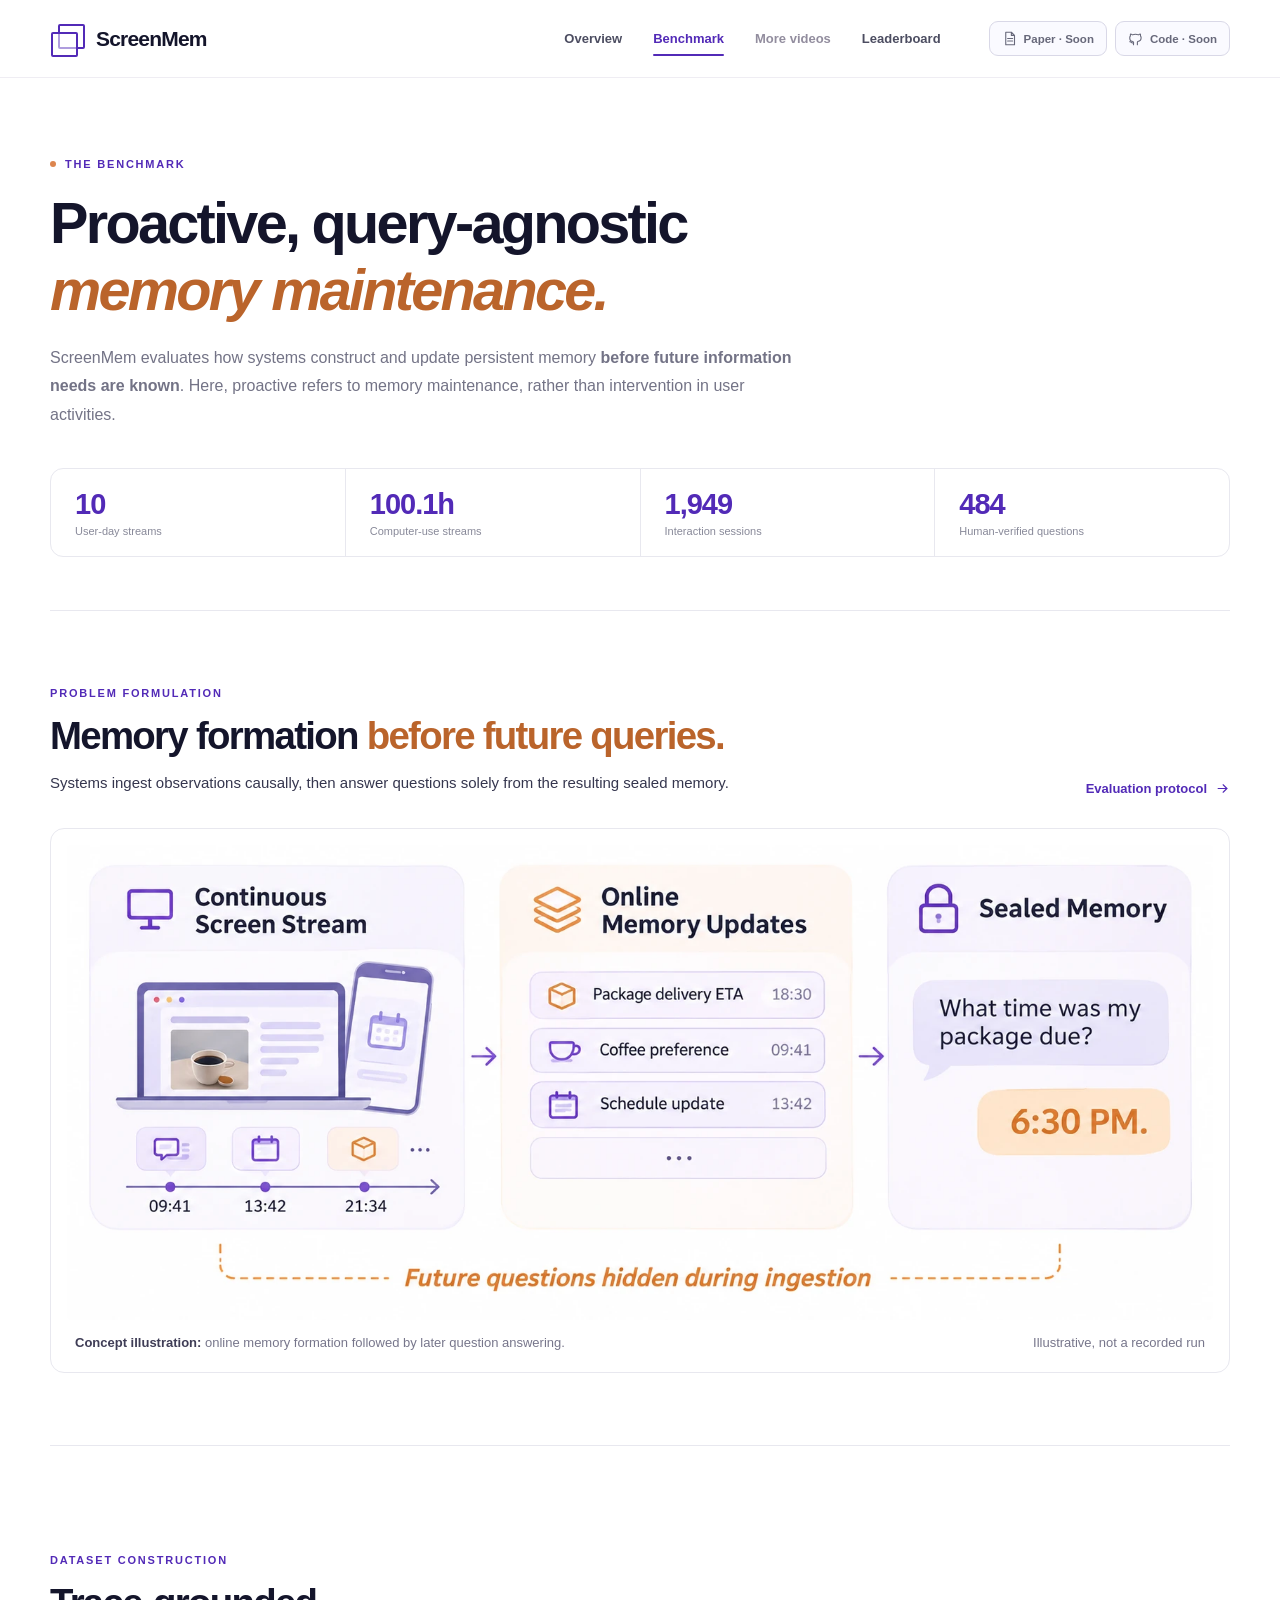
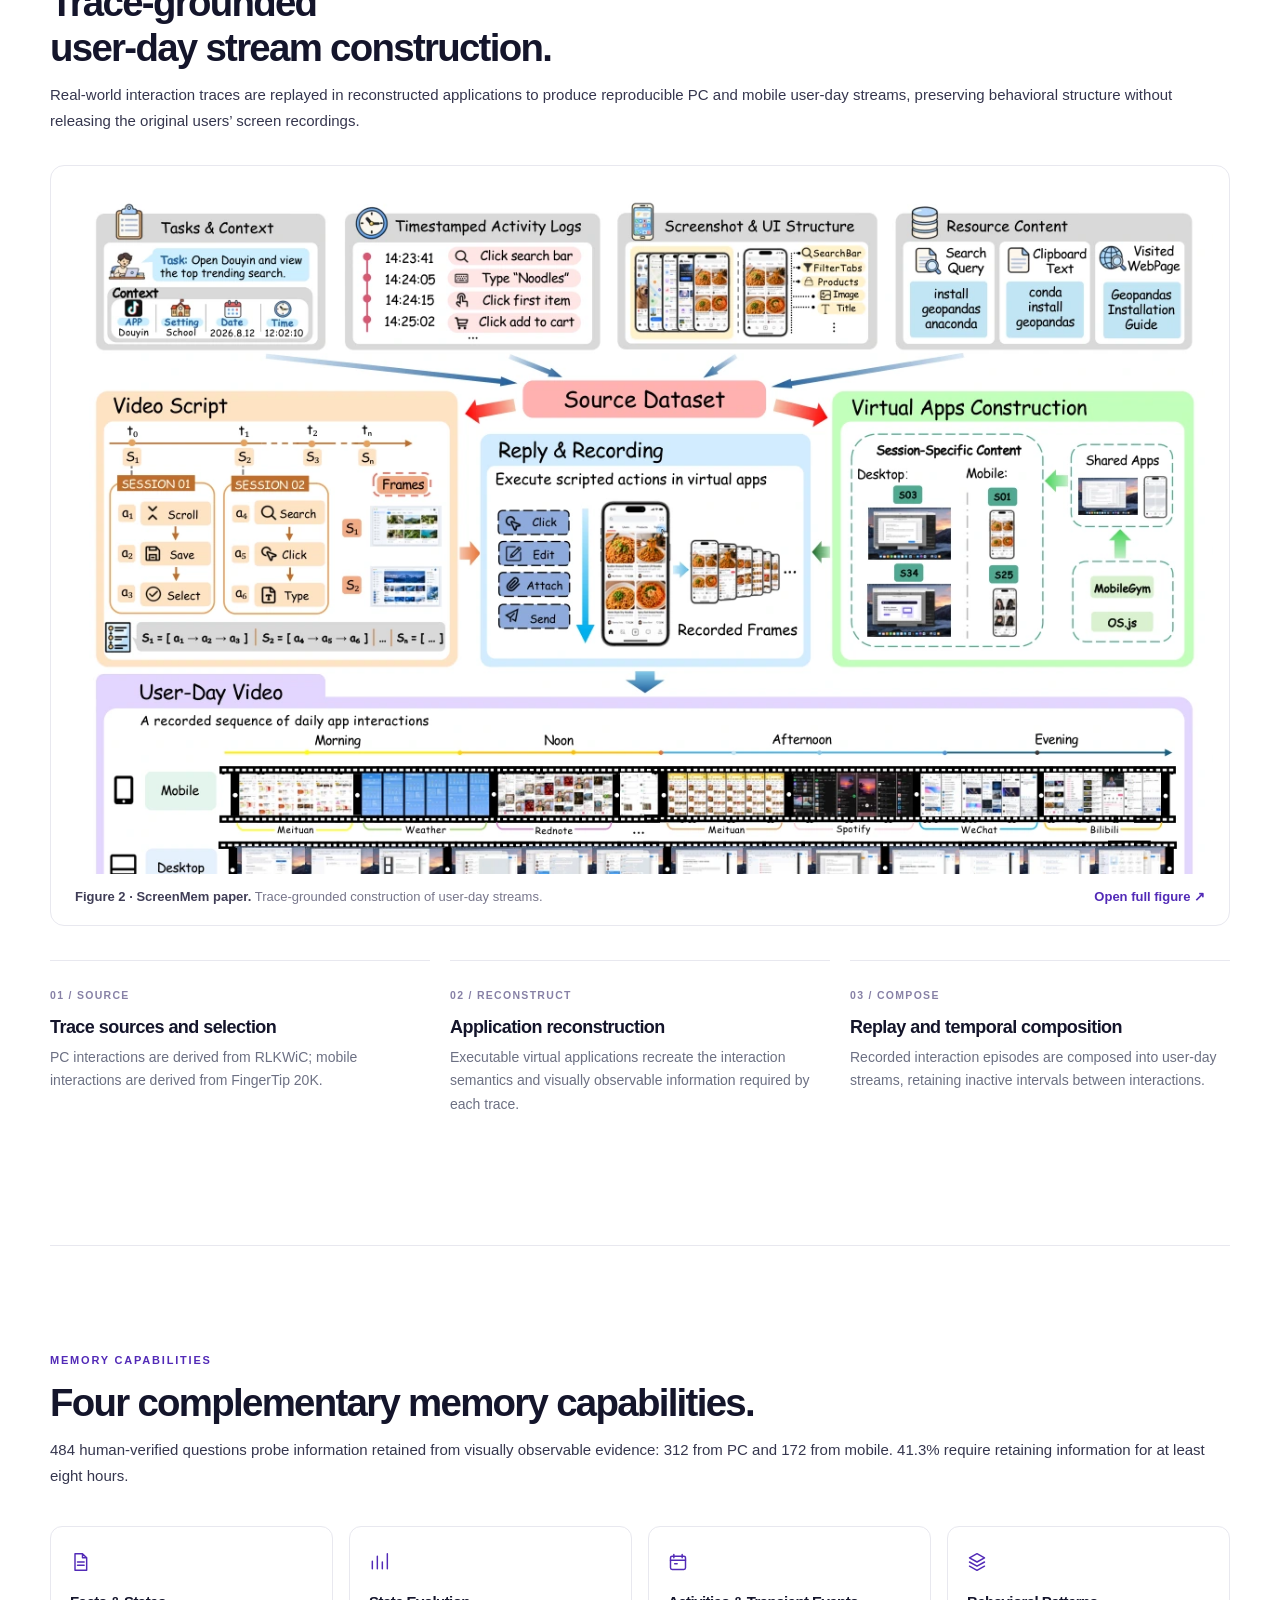
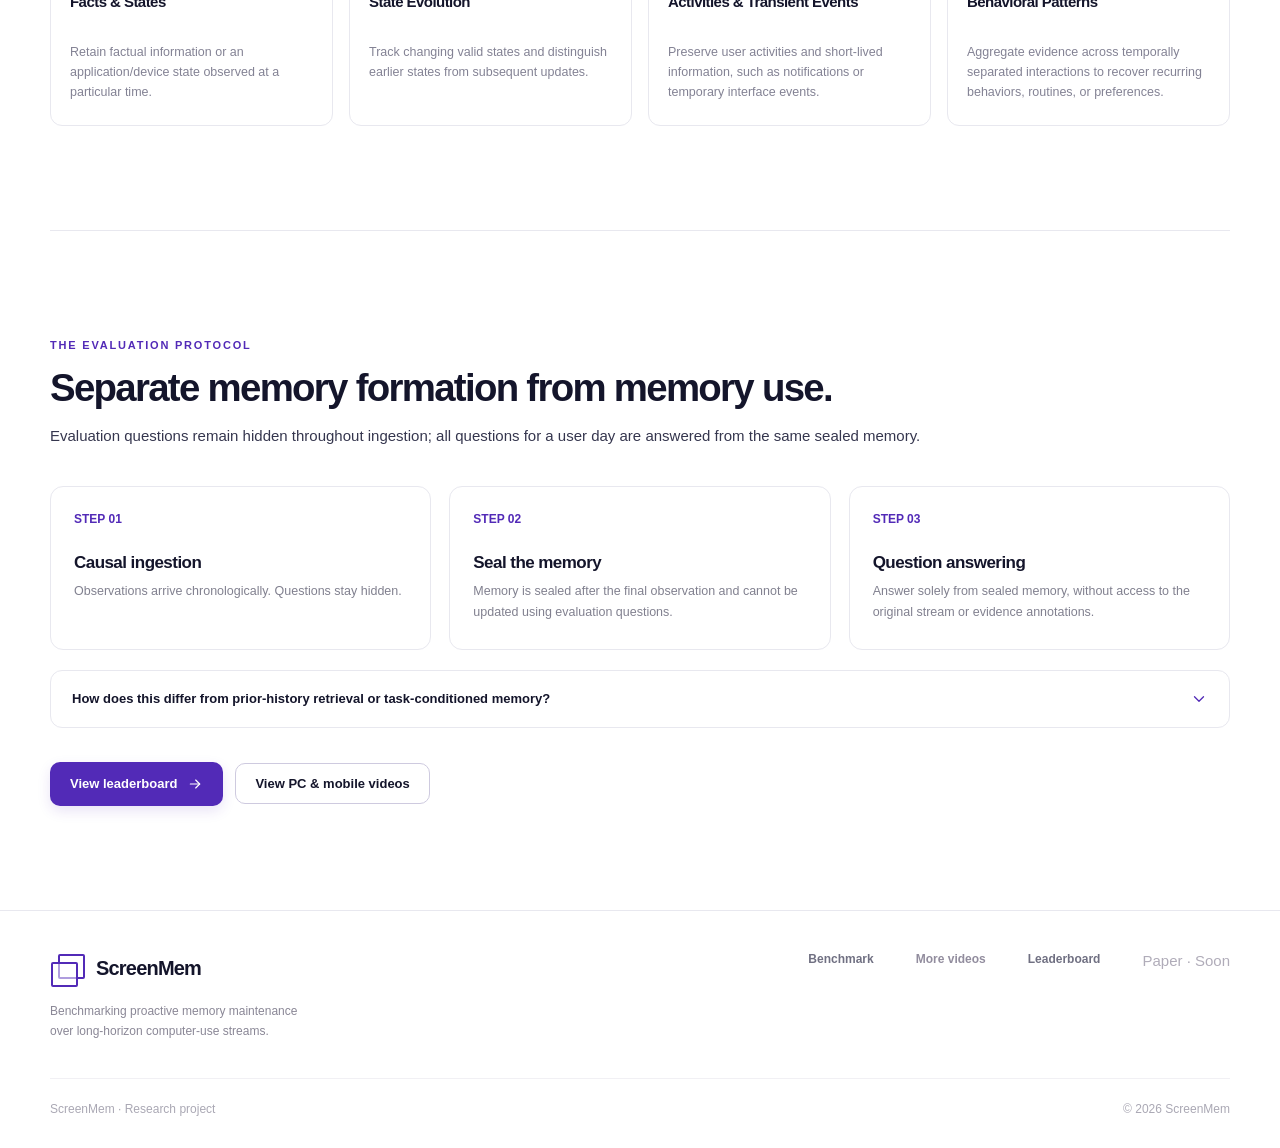
==== benchmark.html @ 0acff1f8 "Add ScreenMem research website" ====
<!doctype html>
<html lang="en"><head><meta charset="utf-8"><meta name="viewport" content="width=device-width,initial-scale=1"><meta name="theme-color" content="#ffffff"><meta name="description" content="Explore how ScreenMem builds trace-grounded PC and mobile user-day streams and evaluates query-agnostic persistent memory."><title>Benchmark — ScreenMem</title><link rel="icon" href="assets/favicon.svg" type="image/svg+xml"><link rel="stylesheet" href="styles.css?v=overview-1"><script src="media-config.js?v=overview-1" defer></script><script src="script.js?v=overview-1" defer></script></head>
<body data-page="benchmark"><div id="site-header"></div><main>
<section class="wrapper page-hero" aria-labelledby="benchmark-heading"><span class="eyebrow"><span class="dot"></span> THE BENCHMARK</span><h1 id="benchmark-heading">Proactive, query-agnostic<br><em>memory maintenance.</em></h1><p>ScreenMem evaluates how systems construct and update persistent memory <strong>before future information needs are known</strong>. Here, proactive refers to memory maintenance, rather than intervention in user activities.</p>
<div class="page-stat-strip" aria-label="Dataset overview"><div class="page-stat"><b>10</b><small>User-day streams</small></div><div class="page-stat"><b>100.1h</b><small>Computer-use streams</small></div><div class="page-stat"><b>1,949</b><small>Interaction sessions</small></div><div class="page-stat"><b>484</b><small>Human-verified questions</small></div></div></section>
<section class="wrapper section-sm section-rule" aria-labelledby="difference-heading" id="difference"><div class="section-row"><div class="section-head"><span class="eyebrow">PROBLEM FORMULATION</span><h2 id="difference-heading">Memory formation <span class="accent">before future queries.</span></h2><p>Systems ingest observations causally, then answer questions solely from the resulting sealed memory.</p></div><a class="text-link" href="#protocol">Evaluation protocol <span data-icon="arrow-right"></span></a></div>
<figure class="figure-frame" style="margin:0"><img src="assets/memory-concept.webp" alt="Conceptual illustration of continuous screen streams feeding online memory updates, followed by sealed-memory question answering" loading="eager"><figcaption><span><strong>Concept illustration:</strong> online memory formation followed by later question answering.</span><span>Illustrative, not a recorded run</span></figcaption></figure>
</section>
<section class="wrapper section section-rule" aria-labelledby="construction-heading" id="construction"><div class="section-row"><div class="section-head"><span class="eyebrow">DATASET CONSTRUCTION</span><h2 id="construction-heading">Trace-grounded<br>user-day stream construction.</h2><p>Real-world interaction traces are replayed in reconstructed applications to produce reproducible PC and mobile user-day streams, preserving behavioral structure without releasing the original users’ screen recordings.</p></div></div>
<figure class="figure-frame" style="margin:0"><img src="assets/paper-trace-construction.webp" alt="Figure 2 from the ScreenMem manuscript, showing trace sources, executable virtual-app replay, and PC and mobile user-day video composition" loading="lazy"><figcaption><span><strong>Figure 2 · ScreenMem paper.</strong> Trace-grounded construction of user-day streams.</span><a target="_blank" rel="noopener" href="assets/paper-trace-construction.webp">Open full figure ↗</a></figcaption></figure>
<div class="three-col construction-steps"><div class="panel panel-pad"><span class="soft-label">01 / SOURCE</span><h3 style="margin:14px 0 7px">Trace sources and selection</h3><p style="font-size:12.5px;margin:0;color:var(--muted)">PC interactions are derived from RLKWiC; mobile interactions are derived from FingerTip 20K.</p></div><div class="panel panel-pad"><span class="soft-label">02 / RECONSTRUCT</span><h3 style="margin:14px 0 7px">Application reconstruction</h3><p style="font-size:12.5px;margin:0;color:var(--muted)">Executable virtual applications recreate the interaction semantics and visually observable information required by each trace.</p></div><div class="panel panel-pad"><span class="soft-label">03 / COMPOSE</span><h3 style="margin:14px 0 7px">Replay and temporal composition</h3><p style="font-size:12.5px;margin:0;color:var(--muted)">Recorded interaction episodes are composed into user-day streams, retaining inactive intervals between interactions.</p></div></div>
</section>
<section class="wrapper section section-rule" id="capabilities" aria-labelledby="capabilities-heading"><div class="section-head"><span class="eyebrow">MEMORY CAPABILITIES</span><h2 id="capabilities-heading">Four complementary memory capabilities.</h2><p>484 human-verified questions probe information retained from visually observable evidence: 312 from PC and 172 from mobile. 41.3% require retaining information for at least eight hours.</p></div>
<div class="cap-grid">
<article class="cap-card"><span class="cap-icon" data-icon="document"></span><h3>Facts &amp; States</h3><p>Retain factual information or an application/device state observed at a particular time.</p></article>
<article class="cap-card"><span class="cap-icon" data-icon="chart"></span><h3>State Evolution</h3><p>Track changing valid states and distinguish earlier states from subsequent updates.</p></article>
<article class="cap-card"><span class="cap-icon" data-icon="calendar"></span><h3>Activities &amp; Transient Events</h3><p>Preserve user activities and short-lived information, such as notifications or temporary interface events.</p></article>
<article class="cap-card"><span class="cap-icon" data-icon="layers"></span><h3>Behavioral Patterns</h3><p>Aggregate evidence across temporally separated interactions to recover recurring behaviors, routines, or preferences.</p></article>
</div>
</section>
<section class="wrapper section section-rule" id="protocol" aria-labelledby="protocol-heading"><div class="section-head"><span class="eyebrow">THE EVALUATION PROTOCOL</span><h2 id="protocol-heading">Separate memory formation from memory use.</h2><p>Evaluation questions remain hidden throughout ingestion; all questions for a user day are answered from the same sealed memory.</p></div>
<div class="protocol-row"><article class="protocol-step"><div class="no">STEP 01</div><h3>Causal ingestion</h3><p>Observations arrive chronologically. Questions stay hidden.</p></article><article class="protocol-step"><div class="no">STEP 02</div><h3>Seal the memory</h3><p>Memory is sealed after the final observation and cannot be updated using evaluation questions.</p></article><article class="protocol-step"><div class="no">STEP 03</div><h3>Question answering</h3><p>Answer solely from sealed memory, without access to the original stream or evidence annotations.</p></article></div>
<details class="research-detail"><summary>How does this differ from prior-history retrieval or task-conditioned memory?<span data-icon="chevron-down"></span></summary><div class="detail-body"><p>Prior-history retrieval selects from an available history after a request is known; task-conditioned memory supports an explicit task. ScreenMem evaluates query-agnostic memory maintenance: deciding what to preserve during causal ingestion before future information needs are known.</p><figure class="figure-frame" style="margin:20px 0 0"><img src="assets/paper-memory-formulations.webp" alt="Figure 1 from the manuscript comparing prior-history retrieval, task-conditioned memory, and query-agnostic computer-use memory" loading="lazy"><figcaption><span><strong>Figure 1 · ScreenMem paper.</strong> Comparison of memory formulations.</span><a href="assets/paper-memory-formulations.webp" target="_blank" rel="noopener">Open full figure ↗</a></figcaption></figure></div></details>
<div style="display:flex;gap:12px;align-items:center;flex-wrap:wrap;margin-top:34px"><a class="btn btn-primary" href="leaderboard.html">View leaderboard <span data-icon="arrow-right"></span></a><a class="btn btn-outline" href="index.html#videos">View PC &amp; mobile videos</a></div>
</section>
</main><div id="site-footer"></div></body></html>
---- styles.css ----
:root{
  --ink:#14152b; --ink-soft:#35364e; --muted:#6c7083; --subtle:#9093a4;
  --purple:#522ab7; --purple-dark:#3f1b96; --purple-2:#7c5cda;
  --apricot:#dc854e; --apricot-dark:#ba642b;
  --lilac:#f6f3fc; --lilac-2:#eeebf8; --peach:#fff6ef; --peach-2:#fce7d5;
  --line:#e8e8ef; --line-strong:#d9d8e7; --white:#fff;
  --radius:16px; --shadow:0 14px 44px rgba(24,21,65,.058);
  --content:1180px;
}
*{box-sizing:border-box}html{scroll-behavior:smooth}body{margin:0;background:#fff;color:var(--ink);font-family:Inter,-apple-system,BlinkMacSystemFont,"Segoe UI",Arial,sans-serif;font-size:15px;-webkit-font-smoothing:antialiased}a{color:inherit;text-decoration:none}button,input,select{font:inherit}button{cursor:pointer}button:disabled{cursor:not-allowed}img{max-width:100%;display:block}svg{display:block}::selection{background:#e6dbfc;color:#231451}
.wrapper{width:min(var(--content),calc(100% - 88px));margin-inline:auto}.visually-hidden{position:absolute!important;width:1px;height:1px;clip:rect(0,0,0,0);overflow:hidden;white-space:nowrap}.muted{color:var(--muted)}.accent{color:var(--apricot-dark)}.purple{color:var(--purple)}
.site-header{height:78px;position:sticky;top:0;z-index:80;background:rgba(255,255,255,.965);backdrop-filter:blur(18px);border-bottom:1px solid #efedf3}.header-inner{height:100%;display:flex;align-items:center;gap:30px}.brand{display:inline-flex;align-items:center;gap:12px;white-space:nowrap;flex-shrink:0;font-size:21px;font-weight:780;letter-spacing:-.8px}.brand-mark{position:relative;display:inline-block;width:34px;height:34px;flex:0 0 34px}.brand-mark:before,.brand-mark:after{content:"";position:absolute;border:2.6px solid var(--purple);border-radius:2px;width:23px;height:21px}.brand-mark:before{top:2px;left:8px}.brand-mark:after{top:10px;left:1px;background:#ffffff8a}
.nav-links{display:flex;gap:31px;align-items:center;margin-left:auto}.nav-link{position:relative;font-size:13px;color:#4c4d61;font-weight:600;white-space:nowrap;padding:30px 0}.nav-link:hover,.nav-link.active{color:var(--purple)}.nav-link.active:after{content:"";position:absolute;bottom:20px;left:0;right:0;height:2px;background:var(--purple);border-radius:4px}.nav-actions{display:flex;gap:8px;margin-left:18px}.soon-chip{border:1px solid var(--line-strong);font-size:11.5px;font-weight:650;padding:9px 12px;border-radius:9px;color:#67687a;background:#fafaff;display:flex;align-items:center;gap:7px;white-space:nowrap}.soon-chip svg{width:15px;height:15px}.menu-toggle{display:none;border:1px solid var(--line);background:white;border-radius:10px;padding:8px;color:var(--ink)}
.btn{display:inline-flex;align-items:center;justify-content:center;gap:10px;padding:13px 19px;border-radius:10px;border:1px solid transparent;font-size:13px;font-weight:720;line-height:1;transition:transform .2s,box-shadow .2s,background .2s;white-space:nowrap}.btn:hover{transform:translateY(-2px)}.btn-primary{color:#fff;background:var(--purple);box-shadow:0 5px 13px rgba(82,42,183,.13)}.btn-primary:hover{background:var(--purple-dark);box-shadow:0 10px 22px rgba(82,42,183,.16)}.btn-outline{color:var(--ink);background:#fff;border-color:#cecadf}.btn-outline:hover{border-color:var(--purple);background:#faf9fe}.btn-light{background:#faf8ff;color:var(--purple);border-color:#e8e0fa}.btn svg{width:16px;height:16px}.text-link{display:inline-flex;gap:8px;align-items:center;color:var(--purple);font-size:13px;font-weight:720}.text-link:hover{text-decoration:underline;text-underline-offset:4px}.text-link svg{width:15px;height:15px;transition:transform .2s}.text-link:hover svg{transform:translateX(4px)}.eyebrow{display:inline-flex;align-items:center;gap:9px;font-size:11px;font-weight:800;letter-spacing:1.8px;color:var(--purple);text-transform:uppercase}.eyebrow .dot{width:6px;height:6px;background:var(--apricot);border-radius:50%}.eyebrow.apricot{color:var(--apricot-dark)}
h1,h2,h3,p{margin-top:0}h1,h2,h3{letter-spacing:-1px}h1{font-size:clamp(44px,5.55vw,74px);line-height:1.085;font-weight:810;letter-spacing:-3.7px}h1 em{font-style:italic;color:var(--apricot-dark);font-weight:760}h2{font-size:clamp(30px,3vw,42px);line-height:1.18;font-weight:790;letter-spacing:-1.7px}h3{font-size:19px;font-weight:750;line-height:1.24;letter-spacing:-.55px}p{color:var(--ink-soft);line-height:1.7}.section{padding:104px 0}.section-sm{padding:72px 0}.section-head{margin-bottom:38px}.section-head.center{text-align:center}.section-head h2{margin:13px 0 12px}.section-head p{font-size:15px;margin-bottom:0}.section-row{display:flex;justify-content:space-between;align-items:end;gap:26px;margin-bottom:32px}.section-row .section-head{margin:0}.section-rule{border-top:1px solid var(--line)}
/* HOME: hero */
.hero{display:grid;grid-template-columns:.95fr 1.05fr;align-items:center;gap:58px;padding-top:76px;padding-bottom:76px;min-height:600px}.hero .eyebrow{margin-bottom:26px}.hero h1{margin:0 0 25px}.hero-subtitle{max-width:500px;font-size:16px;line-height:1.78;color:#595d72;margin-bottom:30px}.hero-actions{display:flex;align-items:center;gap:12px}
.hero-art{position:relative;min-height:412px;isolation:isolate}.hero-art:before{content:"";position:absolute;inset:18px 14px 0 20px;background:linear-gradient(165deg,#f9f7fd 5%,#fff 65%,#fdf8f4 100%);border:1px solid #f2eff8;border-radius:23px;z-index:-1}.art-label{position:absolute;top:38px;left:42px;color:#89859c;font-weight:750;font-size:10px;letter-spacing:1.5px}.art-browser{position:absolute;left:52px;top:94px;width:304px;height:206px;background:white;border:1px solid #dedceb;border-radius:10px;box-shadow:0 16px 32px rgba(38,25,82,.09);overflow:hidden}.browser-top{height:29px;display:flex;align-items:center;gap:5px;padding:0 12px;border-bottom:1px solid #edeaf7;background:#faf8ff}.window-dot{width:6px;height:6px;border-radius:50%;background:#c8c0e7}.window-dot:first-child{background:#d7b0a0}.window-dot:nth-child(2){background:#e4c188}.browser-url{font-size:8px;letter-spacing:.2px;color:#b0adc2;margin-left:12px}.browser-body{display:flex;height:calc(100% - 29px)}.browser-sidebar{width:44px;background:#f4f1fc;border-right:1px solid #ece7f8;padding:14px 12px;display:grid;align-content:start;gap:12px}.browser-sidebar i{width:18px;height:5px;border-radius:10px;background:#d9d3ee}.browser-sidebar i:nth-child(2){background:#875ed7}.browser-content{padding:16px;flex:1}.skeleton{height:7px;background:#eeeaf8;border-radius:5px;margin:0 0 8px}.skeleton.short{width:45%}.skeleton.med{width:72%}.skeleton.long{width:95%}.browser-photo{height:82px;margin:10px 0 12px;border-radius:6px;background:linear-gradient(132deg,#f4e3d1,#efe7e1 46%,#c5b6a2 47%,#ece6dd 77%);display:flex;align-items:center;justify-content:center;position:relative;overflow:hidden}.coffee-plate{width:85px;height:21px;border-radius:50%;background:#fefbf4;box-shadow:0 5px 13px #92775e47;position:relative}.coffee-plate:before{content:"";width:61px;height:47px;border-radius:6px 6px 25px 25px;background:linear-gradient(180deg,#fffdf7 18%,#d6c0ad 100%);position:absolute;left:12px;bottom:3px;box-shadow:inset 0 7px 0 #1b161b,inset 0 10px 0 #765341}.coffee-plate:after{content:"";width:19px;height:19px;border:6px solid #e8dacd;border-left-color:transparent;border-radius:50%;position:absolute;left:67px;bottom:10px}.art-phone{position:absolute;width:112px;height:209px;left:294px;top:118px;border:5px solid #36304f;border-radius:20px;background:#fff;transform:rotate(7deg);box-shadow:0 18px 30px rgba(26,26,60,.12);padding:12px 9px;z-index:2}.art-phone:before{content:"";position:absolute;top:5px;left:36px;width:30px;height:3px;background:#bbb6d2;border-radius:10px}.phone-header{height:6px;width:58%;background:#e8e2f8;border-radius:8px;margin:13px 0}.phone-image{height:72px;background:linear-gradient(150deg,#efe8fa,#d9ccf1 70%,#b69eea);border-radius:7px;display:flex;align-items:center;justify-content:center;color:#7c61bf}.phone-lines span{height:6px;border-radius:5px;background:#eae5f7;display:block;margin-top:8px}.phone-lines span:nth-child(2){width:82%}.phone-lines span:nth-child(3){width:65%}
.memory-stack{position:absolute;right:2px;top:44px;width:181px;z-index:3;background:#fff;border:1px solid #e4dbea;border-radius:12px;padding:13px;box-shadow:0 16px 34px rgba(53,35,99,.10)}.memory-stack:before{content:"";position:absolute;inset:7px -7px -7px 7px;border:1px solid #f3e4da;border-radius:12px;z-index:-1}.memory-heading{display:flex;gap:7px;align-items:center;font-size:10px;color:#6a4884;font-weight:800;letter-spacing:.2px;margin-bottom:11px}.memory-heading svg{width:15px;height:15px;color:var(--apricot-dark)}.memory-row{background:#fbf8fe;border-radius:6px;border:1px solid #f0ebf6;padding:9px 7px;font-size:9px;color:#53506d;margin-top:6px;white-space:nowrap;overflow:hidden;text-overflow:ellipsis}.memory-row b{display:inline-block;border-radius:5px;background:var(--peach-2);padding:2px 4px;color:#aa562a;margin-right:4px}.art-flowline{position:absolute;left:49px;right:41px;bottom:45px;display:flex;align-items:center;gap:10px;color:#6e6b85;font-size:10px;font-weight:650}.art-flowline:before{content:"";height:1px;background:#cec8e7;position:absolute;left:18px;right:20px;top:6px;z-index:-1}.art-flowline span{background:#fff;padding:0 7px;display:flex;gap:6px;align-items:center}.art-flowline span:before{content:"";width:10px;height:10px;background:var(--purple);border:3px solid #f5f1fd;border-radius:50%}.art-flowline span:last-child:before{background:var(--apricot)}.flow-arr{position:absolute;top:221px;right:167px;z-index:4;background:#fff;border:1px solid #e8e1f7;border-radius:50%;width:35px;height:35px;display:flex;align-items:center;justify-content:center;color:var(--purple);box-shadow:var(--shadow)}.flow-arr svg{width:17px;height:17px}
/* Stats */
.stats-rail{display:grid;grid-template-columns:repeat(4,1fr);gap:0;padding:30px 0;border-top:1px solid var(--line);border-bottom:1px solid var(--line)}.stat{display:flex;align-items:center;gap:14px;padding-left:28px;border-left:1px solid var(--line);min-width:0}.stat:first-child{border-left:0;padding-left:0}.stat-icon{display:flex;align-items:center;justify-content:center;width:42px;height:42px;border:1px solid #ede6f8;border-radius:11px;background:#fbf9fe;color:var(--purple);flex:0 0 42px}.stat-icon svg{width:22px;height:22px}.stat-number{font-size:25px;font-weight:790;line-height:1.05;letter-spacing:-1px}.stat-label{font-size:11px;color:#858393;margin-top:5px;white-space:nowrap}
/* Concept */
.concept-grid{display:grid;grid-template-columns:repeat(4,1fr);gap:18px}.concept-step{position:relative;padding:25px 23px 24px;border:1px solid var(--line);border-radius:13px;min-height:205px;background:#fff}.concept-step.active{background:#fffaf6;border-color:#f1decf}.step-top{display:flex;align-items:center;justify-content:space-between}.step-count{font-size:11px;font-weight:750;color:#afacc0;letter-spacing:.8px}.concept-step.active .step-count{color:var(--apricot-dark)}.step-icon{display:flex;width:39px;height:39px;align-items:center;justify-content:center;background:var(--lilac);color:var(--purple);border-radius:9px}.concept-step.active .step-icon{background:#fcebdc;color:var(--apricot-dark)}.step-icon svg{width:21px;height:21px}.concept-step h3{font-size:16px;margin:28px 0 8px}.concept-step p{font-size:12.5px;line-height:1.57;color:#767688;margin:0}.concept-step .tiny-arrow{position:absolute;right:-15px;top:45%;z-index:5;width:28px;height:28px;background:#fff;border-radius:50%;border:1px solid var(--line);display:flex;align-items:center;justify-content:center;color:#8174ab}.concept-step .tiny-arrow svg{width:14px;height:14px}
.result-teaser{display:grid;grid-template-columns:1fr 1fr;gap:38px;align-items:center;padding-top:14px}.result-statement{padding:32px 30px;background:var(--peach);border-radius:13px;border:1px solid #f8ede5}.result-statement .big-percent{font-size:76px;line-height:1;letter-spacing:-4px;font-weight:800;color:#1b1737;margin:18px 0 6px}.result-statement .big-percent sup{font-size:29px;vertical-align:top;margin-top:13px;display:inline-block}.result-statement p{font-size:14px;max-width:310px;margin-bottom:20px}.result-ticks{padding:16px 0}.result-ticks h3{font-size:17px;margin:0 0 24px}.result-row{display:grid;grid-template-columns:99px 1fr 50px;align-items:center;gap:13px;font-size:12px;margin-bottom:17px}.result-row strong{font-size:12px;text-align:right}.bar-track{height:9px;border-radius:12px;background:#efedf5;overflow:hidden}.bar-fill{height:100%;background:#b7a9e9;border-radius:12px}.bar-fill.best{background:var(--purple)}
.home-next{padding:46px 50px;margin-bottom:84px;border:1px solid var(--line);border-radius:15px;display:flex;justify-content:space-between;align-items:center;gap:25px}.home-next h3{font-size:22px;margin-bottom:8px}.home-next p{font-size:13px;margin-bottom:0}
/* Pages */
.page-hero{padding:75px 0 53px}.page-hero .eyebrow{margin-bottom:20px}.page-hero h1{font-size:clamp(41px,4.5vw,59px);letter-spacing:-2.7px;line-height:1.16;margin:0 0 20px;max-width:850px}.page-hero p{max-width:750px;font-size:16px;line-height:1.8;color:#737386;margin:0}.page-hero.split{display:flex;justify-content:space-between;gap:40px;align-items:flex-end}.page-hero.split p{max-width:630px}.small-meta{font-size:11px;color:#9996a5}.page-stat-strip{display:flex;gap:0;align-items:stretch;margin-top:38px;border:1px solid var(--line);border-radius:13px;overflow:hidden}.page-stat{flex:1;padding:19px 24px;border-right:1px solid var(--line)}.page-stat:last-child{border-right:0}.page-stat b{font-size:29px;letter-spacing:-1px;color:var(--purple);font-weight:770}.page-stat small{display:block;color:#888999;font-size:11px;margin-top:4px}
.panel{border:1px solid var(--line);border-radius:15px;background:#fff}.panel-soft{background:#fdfcff}.panel-peach{background:#fffbf7;border-color:#f4e8df}.panel-pad{padding:29px 31px}.section-caption{font-size:11px;color:#9593a1;line-height:1.5;margin-top:13px}.two-col{display:grid;grid-template-columns:1fr 1fr;gap:24px}.three-col{display:grid;grid-template-columns:repeat(3,1fr);gap:20px}.soft-label{font-size:10.5px;color:#8781a6;font-weight:800;letter-spacing:1.3px;text-transform:uppercase}.figure-frame{border:1px solid var(--line);border-radius:14px;background:#fff;padding:16px}.figure-frame img{width:100%;border-radius:5px;object-fit:contain}.figure-frame figcaption{display:flex;justify-content:space-between;align-items:center;gap:15px;padding:13px 8px 3px;color:#77768b;font-size:11px;line-height:1.5}.figure-frame figcaption strong{color:#3f3d56}.figure-frame figcaption a{color:var(--purple);font-weight:750}.figure-caption{display:block;font-size:12px;color:#898899;line-height:1.6;margin-top:13px}.fig-callout{background:#fff9f3;border:1px solid #f4e6d9;border-radius:13px;padding:23px 25px;display:flex;gap:14px;align-items:flex-start}.fig-callout svg{width:21px;height:21px;color:var(--apricot-dark);flex:0 0 21px}.fig-callout h3{font-size:15px;margin:0 0 6px}.fig-callout p{font-size:12.5px;margin:0;color:#777182}
.cap-grid{display:grid;grid-template-columns:repeat(4,1fr);gap:16px}.cap-card{border:1px solid var(--line);padding:23px 19px;border-radius:12px;min-height:180px}.cap-card .cap-icon{color:var(--purple);width:24px;height:24px;margin-bottom:19px}.cap-card h3{font-size:15px;min-height:39px;margin-bottom:10px}.cap-card p{font-size:12.5px;color:#838294;line-height:1.6;margin:0}.protocol-row{display:grid;grid-template-columns:1fr 1fr 1fr;gap:18px}.protocol-step{padding:25px 23px;border:1px solid var(--line);border-radius:13px;position:relative}.protocol-step .no{font-size:12px;color:var(--purple);font-weight:800;margin-bottom:26px}.protocol-step h3{font-size:17px;margin-bottom:8px}.protocol-step p{font-size:12.5px;color:#81808f;margin-bottom:0}.protocol-step .label-pill{background:var(--peach);border-radius:7px;font-size:10px;color:var(--apricot-dark);display:inline-block;padding:5px 9px;margin-top:14px;font-weight:700}
details.research-detail{border:1px solid var(--line);border-radius:12px;padding:0 21px;background:white;margin-top:20px}details.research-detail summary{list-style:none;cursor:pointer;padding:19px 0;font-weight:700;font-size:13px;display:flex;align-items:center;justify-content:space-between}details.research-detail summary::-webkit-details-marker{display:none}details.research-detail summary svg{width:18px;height:18px;color:var(--purple);transition:transform .2s}details[open].research-detail summary svg{transform:rotate(180deg)}details.research-detail .detail-body{padding:0 0 21px;font-size:13px;line-height:1.7;color:var(--muted)}
/* Leaderboard */
.lb-toolbar{display:flex;align-items:center;justify-content:space-between;flex-wrap:wrap;gap:15px;margin-bottom:18px}.lb-controls{display:flex;align-items:center;gap:10px;flex-wrap:wrap}.search-wrap{position:relative}.search-wrap svg{position:absolute;left:13px;top:13px;width:16px;height:16px;color:#9790a7}.search-wrap input{height:43px;min-width:240px;border:1px solid var(--line-strong);border-radius:9px;padding:0 12px 0 39px;outline:none;font-size:12px;color:var(--ink)}.search-wrap input:focus{border-color:var(--purple);box-shadow:0 0 0 3px #ede6fd}.lb-select{height:43px;border:1px solid var(--line-strong);border-radius:9px;background:#fff;color:#535267;padding:0 35px 0 13px;font-size:12px;outline:none;max-width:250px}.lb-select:focus{border-color:var(--purple)}.lb-download{height:43px;padding:0 15px;border:1px solid var(--line-strong);background:white;color:var(--purple);font-size:12px;font-weight:750;border-radius:9px;display:flex;align-items:center;gap:7px}.lb-download svg{width:15px;height:15px}.lb-download:hover{background:var(--lilac)}.lb-switches{display:flex;gap:6px;background:var(--lilac);padding:4px;border-radius:9px}.lb-switch{border:0;background:transparent;border-radius:6px;padding:8px 13px;color:#8b859a;font-size:12px;font-weight:700}.lb-switch[aria-pressed="true"]{background:white;color:var(--purple);box-shadow:0 1px 7px #0000000b}.lb-table-wrap{overflow-x:auto;border:1px solid var(--line);border-radius:14px}.lb-table{width:100%;border-collapse:collapse;min-width:640px;text-align:left}.lb-table thead{background:#faf9fc}.lb-table th{font-size:10.5px;letter-spacing:.7px;text-transform:uppercase;color:#858192;font-weight:800;padding:17px 23px;border-bottom:1px solid var(--line)}.lb-table td{padding:16px 23px;border-bottom:1px solid #f0eff4;font-size:12.5px;color:#666276}.lb-table tbody tr:last-child td{border-bottom:0}.lb-table .rank{color:#a9a5b4;font-weight:770}.lb-table .system-name{font-size:13px;color:var(--ink);font-weight:760}.lb-table .type-cell{color:#a5a0b1;font-size:11px}.lb-table .score-col{font-size:14px;font-weight:800;color:var(--ink)}.lb-table .best-row{background:#faf8ff}.lb-table .best-row .system-name,.lb-table .best-row .score-col{color:var(--purple)}.lb-table .focus-col{background:#fcfaff}.lb-table .tiny-badge{display:inline-block;font-size:9px;background:#ede6fe;color:var(--purple);padding:4px 6px;border-radius:5px;margin-left:8px;vertical-align:middle;font-weight:780}.lb-table tbody tr:hover{background:#fdfcfe}.lb-table tbody tr.best-row:hover{background:#f7f3ff}.lb-empty{padding:42px;text-align:center;color:#9290a1;font-size:13px}.lb-table-foot{display:flex;justify-content:space-between;gap:15px;margin-top:15px;color:#8d8b9b;font-size:11px}.lb-context{display:grid;grid-template-columns:1fr 1fr;gap:23px}.lb-context .panel-pad{min-height:136px}.lb-context h3{font-size:16px;margin-bottom:9px}.lb-context p{font-size:12px;color:#858394;margin:0}
/* Footer and misc */
.site-footer{border-top:1px solid var(--line);padding:41px 0 32px;background:#fff}.footer-top{display:flex;justify-content:space-between;gap:30px;align-items:start}.footer-brand .brand{font-size:20px}.footer-brand p{font-size:12px;line-height:1.65;color:#8a8796;max-width:270px;margin:13px 0 0}.footer-links{display:flex;gap:42px}.footer-links a{font-size:12px;color:#707082;font-weight:650}.footer-links a:hover{color:var(--purple)}.footer-links .muted-link{color:#b0acb9;cursor:default}.footer-bottom{margin-top:37px;border-top:1px solid #f1f0f4;padding-top:23px;display:flex;justify-content:space-between;color:#aaa8b4;font-size:10.5px}.footer-bottom span:first-child{max-width:660px}.toast{position:fixed;bottom:23px;left:50%;transform:translate(-50%,20px);background:#231d3a;color:#fff;box-shadow:0 10px 30px #0002;border-radius:9px;padding:12px 18px;font-size:12px;z-index:300;opacity:0;pointer-events:none;transition:opacity .2s,transform .2s}.toast.visible{opacity:1;transform:translate(-50%,0)}.fade-in{animation:fade .45s ease both}@keyframes fade{from{opacity:0;transform:translateY(8px)}to{opacity:1;transform:translateY(0)}}
@media(min-width:1350px){.hero{gap:85px}.hero-art{transform:scale(1.015)}}
@media(max-width:1100px){.nav-links{gap:17px}.nav-actions{margin-left:3px}.brand{font-size:19px}.wrapper{width:min(var(--content),calc(100% - 64px))}.hero{gap:20px}.hero h1{font-size:clamp(44px,5vw,66px)}.art-browser{left:26px}.art-phone{left:266px}.memory-stack{right:-3px}.art-flowline{left:24px}.footer-links{gap:23px}}
@media(max-width:850px){.wrapper{width:calc(100% - 42px)}.site-header{height:68px}.header-inner{gap:15px}.brand{font-size:18px}.nav-links{display:none}.nav-actions{margin-left:auto}.nav-actions .soon-chip{display:none}.menu-toggle{display:block}.site-header.menu-open{height:auto}.site-header.menu-open .header-inner{flex-wrap:wrap;padding-top:16px;padding-bottom:16px}.site-header.menu-open .nav-links{display:flex;order:10;flex-direction:column;align-items:stretch;width:100%;gap:0;margin:8px 0 0;border-top:1px solid var(--line)}.site-header.menu-open .nav-link{padding:13px 2px}.site-header.menu-open .nav-link.active:after{bottom:5px;right:auto;width:34px}.hero{grid-template-columns:1fr;padding:57px 0 50px;gap:20px}.hero h1{font-size:60px}.hero-subtitle{max-width:670px}.hero-art{max-width:600px;width:100%;margin:0 auto;min-height:394px}.stats-rail{grid-template-columns:repeat(2,1fr);row-gap:20px}.stat:nth-child(3){border-left:0;padding-left:0}.concept-grid{grid-template-columns:1fr 1fr}.concept-step:nth-child(2) .tiny-arrow{display:none}.result-teaser{grid-template-columns:1fr;gap:30px}.home-next{padding:31px}.page-hero{padding:52px 0 38px}.section{padding:70px 0}.section-sm{padding:54px 0}.cap-grid{grid-template-columns:repeat(2,1fr)}.three-col{grid-template-columns:1fr 1fr}.three-col>*:last-child{grid-column:1/-1}.lb-context{grid-template-columns:1fr}}
@media(max-width:590px){h1{letter-spacing:-2.4px}.hero h1{font-size:45px}.hero .eyebrow{margin-bottom:21px}.hero-subtitle{font-size:14px}.hero-actions{flex-wrap:wrap}.hero-art{transform:scale(.82);transform-origin:top left;width:122%;min-height:345px;margin-bottom:-60px}.stats-rail{padding:24px 0;gap:20px 7px}.stat{gap:9px;padding-left:13px}.stat-icon{width:35px;height:35px;flex-basis:35px}.stat-icon svg{width:18px;height:18px}.stat-number{font-size:20px}.stat-label{font-size:9.5px}.section{padding:61px 0}.section-sm{padding:46px 0}h2{font-size:30px}.concept-grid,.cap-grid,.three-col,.protocol-row,.metrics-top{grid-template-columns:1fr}.concept-step{min-height:150px}.concept-step h3{margin-top:16px}.concept-step .tiny-arrow{display:none}.home-next{display:block}.home-next .btn{margin-top:20px}.section-row{display:block}.section-row .text-link{margin-top:18px}.page-hero h1{font-size:40px;letter-spacing:-2px}.page-hero p{font-size:14px}.page-stat-strip{flex-wrap:wrap}.page-stat{min-width:50%;flex:0 0 50%;border-bottom:1px solid var(--line)}.page-stat:nth-child(2){border-right:0}.page-stat:nth-child(3),.page-stat:nth-child(4){border-bottom:0}.page-stat b{font-size:23px}.panel-pad,.chart-panel{padding:21px}.figure-frame{padding:7px}.figure-frame figcaption{display:block;padding:14px 9px}.figure-frame figcaption a{display:block;margin-top:7px}.result-statement .big-percent{font-size:62px}.lb-toolbar{align-items:stretch}.lb-controls{width:100%}.search-wrap{width:100%}.search-wrap input{width:100%}.lb-select{max-width:none;flex:1}.lb-download{flex:0 0 auto}.lb-switches{width:100%;justify-content:space-between}.lb-switch{flex:1}.footer-top{display:block}.footer-links{margin-top:29px;display:grid;grid-template-columns:repeat(3,1fr);gap:18px}.footer-bottom{display:block;line-height:1.7}.footer-bottom span{display:block}.footer-bottom span+span{margin-top:12px}}
@media(prefers-reduced-motion:reduce){*{scroll-behavior:auto!important;animation:none!important;transition:none!important}}
/* Small-screen hero illustration: compose the scene at native width, avoiding sideways scroll. */
@media(max-width:590px){
 .hero-art{width:100%;transform:none;min-height:433px;margin:4px auto 0}
 .hero-art:before{inset:4px 0 0 0}
 .hero-art .art-label{top:22px;left:20px}
 .hero-art .art-browser{left:16px;top:78px;width:239px;height:169px}
 .hero-art .art-browser .browser-content{padding:11px}
 .hero-art .art-browser .browser-photo{height:65px;margin:7px 0 8px}
 .hero-art .art-phone{left:auto;right:16px;top:107px;width:78px;height:163px;padding:11px 7px;border-width:4px}
 .hero-art .art-phone:before{left:25px;width:18px}
 .hero-art .art-phone .phone-header{margin:12px 0}
 .hero-art .art-phone .phone-image{height:53px}
 .hero-art .memory-stack{right:auto;left:60px;top:278px;width:224px;padding:9px 12px}
 .hero-art .memory-heading{margin-bottom:5px}
 .hero-art .memory-row{margin-top:4px;padding:6px 7px;font-size:9px}
 .hero-art .flow-arr{left:calc(50% - 18px);right:auto;top:251px;transform:rotate(90deg)}
 .hero-art .art-flowline{left:20px;right:14px;bottom:9px}
}
.cap-icon{display:flex!important;align-items:center}
@media(max-width:590px){
 .hero-art .art-browser{border-color:#ccc5dd;box-shadow:0 12px 23px rgba(39,27,76,.10)}
 .hero-art .memory-stack{border-color:#e0d6ed;box-shadow:0 12px 23px rgba(39,27,76,.10)}
 .hero-art .memory-row{color:#58526e;background:#f9f6fe}
}


/* Examples: two uninterrupted media surfaces and one construction film. */
.examples-intro{padding:82px 0 56px;display:flex;align-items:flex-end;justify-content:space-between;gap:36px}
.examples-intro .eyebrow{font-size:11px;margin-bottom:25px;letter-spacing:2px}
.examples-intro h2{font-size:clamp(32px,3.4vw,46px);letter-spacing:-1.8px;line-height:1.12;margin:0 0 24px}
.examples-intro p{font-size:17px;line-height:1.7;color:var(--muted);margin:0;max-width:580px}
.media-download{display:inline-flex;align-items:center;gap:10px;flex-shrink:0;font-size:14px;font-weight:650;color:var(--purple);padding:10px 0;border-bottom:1px solid #cfc4e8;margin-bottom:4px}
.media-download svg{width:18px;height:18px}
.media-download[aria-disabled="true"]{color:#8b8795;border-color:#dedbe3;cursor:default}
.media-download:focus-visible{outline:2px solid var(--purple);outline-offset:6px}
.media-download[href]:hover{color:var(--purple-dark);border-color:var(--purple)}
.examples-platforms{--media-height:clamp(350px,38vw,470px);display:grid;grid-template-columns:minmax(0,1fr) minmax(0,300px);gap:32px;padding-bottom:85px}
.platform-example{margin:0;min-width:0}
.platform-example figcaption{margin:0 0 19px}
.platform-example figcaption h3{font-size:24px;font-weight:650;letter-spacing:-.5px;margin:0}
.media-stage{width:100%;position:relative;overflow:hidden;isolation:isolate;background:#f3f1f6;border:1px solid #e9e5ed;border-radius:12px}
.media-pc,.media-mobile{height:var(--media-height)}
.media-mobile{background:#f7f3ef;border-color:#ece5df}
.media-pending{position:absolute;inset:0;display:flex;flex-direction:column;justify-content:center;align-items:center;text-align:center;padding:32px;max-width:100%;color:#938c9d}
.media-pending[hidden]{display:none}
.media-symbol{display:flex;margin-bottom:25px;color:#a99cbd}
.media-symbol svg{width:44px;height:44px;stroke-width:1.2}
.media-mobile .media-symbol{color:#bba38d}
.media-pending :is(h3,h4){font-size:21px;font-weight:600;letter-spacing:-.4px;color:#6e667b;margin:0 0 12px;line-height:1.25}
.media-pending p{max-width:340px;font-size:15px;color:#736b7f;line-height:1.65;margin:0}
.media-format{font-size:13px;line-height:1.5;color:#81778f;margin-top:24px}
.media-mobile .media-pending{padding:26px}
.media-mobile .media-pending :is(h3,h4){max-width:200px}
.example-media{display:block;position:absolute;inset:0;width:100%;height:100%;object-fit:contain;opacity:0;background:#15131a}
.media-stage.has-media .example-media{opacity:1}
.construction-section{padding:66px 0 96px;border-top:1px solid var(--line)}
.construction-intro{display:flex;align-items:flex-end;justify-content:space-between;gap:40px;margin-bottom:34px}
.construction-intro h2{font-size:clamp(30px,3vw,40px);margin:0;font-weight:700;letter-spacing:-1.5px}
.construction-intro p{max-width:370px;font-size:15px;line-height:1.65;color:var(--muted);margin:0}
.media-construction{aspect-ratio:16/8;background:#f5f4f6;border-color:#e7e4ea}
.media-construction .media-pending p{max-width:470px}
.construction-sequence{display:flex;align-items:center;gap:25px;margin-bottom:27px;color:#aaa1b7}
.construction-sequence svg{height:34px;width:34px;stroke-width:1.2}
.construction-sequence>span:nth-child(even) svg{height:19px;width:19px;color:#c7c0d0}

/* Use normal prose and open columns for supporting research content. */
.construction-steps{margin-top:34px}
.construction-steps .panel,.lb-context .panel,.note-panel{border:0;border-radius:0;padding:24px 0;background:transparent;border-top:1px solid var(--line)}
.construction-steps .panel h3{font-size:18px}
.construction-steps .panel p{font-size:14px!important;line-height:1.7}
.lb-context p,.note-panel p{font-size:14px;line-height:1.7;color:var(--muted)}
.chart-panel .chart-sub{font-size:13px;color:var(--muted);line-height:1.7}
.figure-frame figcaption{font-size:13px}
.footer-bottom{font-size:12px}
@media(max-width:1000px){
 .examples-intro{display:block;padding-top:64px}
 .media-download{margin:24px 0 0}
 .examples-platforms{grid-template-columns:minmax(0,1fr) minmax(0,240px);gap:24px}
 .media-mobile .media-pending{padding:20px}
 .construction-intro{display:block}
 .construction-intro p{max-width:none;margin-top:16px}
}
@media(max-width:590px){
 .examples-intro{padding:48px 0 40px}
 .examples-intro h2{font-size:32px;letter-spacing:-1.5px}
 .examples-intro p{font-size:15px}
 .media-download{font-size:13px}
 .examples-platforms{--media-height:320px;grid-template-columns:minmax(0,1fr) minmax(0,1fr);gap:14px;padding-bottom:48px}
 .platform-example figcaption h3{font-size:19px}
 .platform-example figcaption{margin-bottom:13px}
 .media-pending,.media-mobile .media-pending{padding:14px}
 .media-symbol{margin-bottom:20px}
 .media-symbol svg{width:31px;height:31px}
 .media-pending :is(h3,h4){font-size:16px;letter-spacing:-.2px;margin-bottom:10px}
 .media-pending p{font-size:12px;line-height:1.65}
 .media-format{font-size:11px;margin-top:18px}
 .construction-section{padding:43px 0 58px}
 .construction-intro{margin-bottom:25px}
 .construction-intro h2{font-size:29px}
 .construction-intro p{font-size:14px}
 .media-construction{aspect-ratio:4/3;min-height:250px}
 .media-construction .media-pending{padding:25px}
 .media-construction .media-pending :is(h3,h4){font-size:19px}
 .media-construction .media-pending p{font-size:13px}
 .construction-sequence{gap:17px;margin-bottom:23px}
 .construction-sequence svg{width:27px;height:27px}
}

/* More videos is an external collection shared by the navigation and overview. */
.nav-link[aria-disabled="true"],.footer-links a[aria-disabled="true"]{color:#928d9e;cursor:default}
[data-more-videos]:focus-visible{outline:2px solid var(--purple);outline-offset:6px}
#videos,#construction-video{scroll-margin-top:96px}
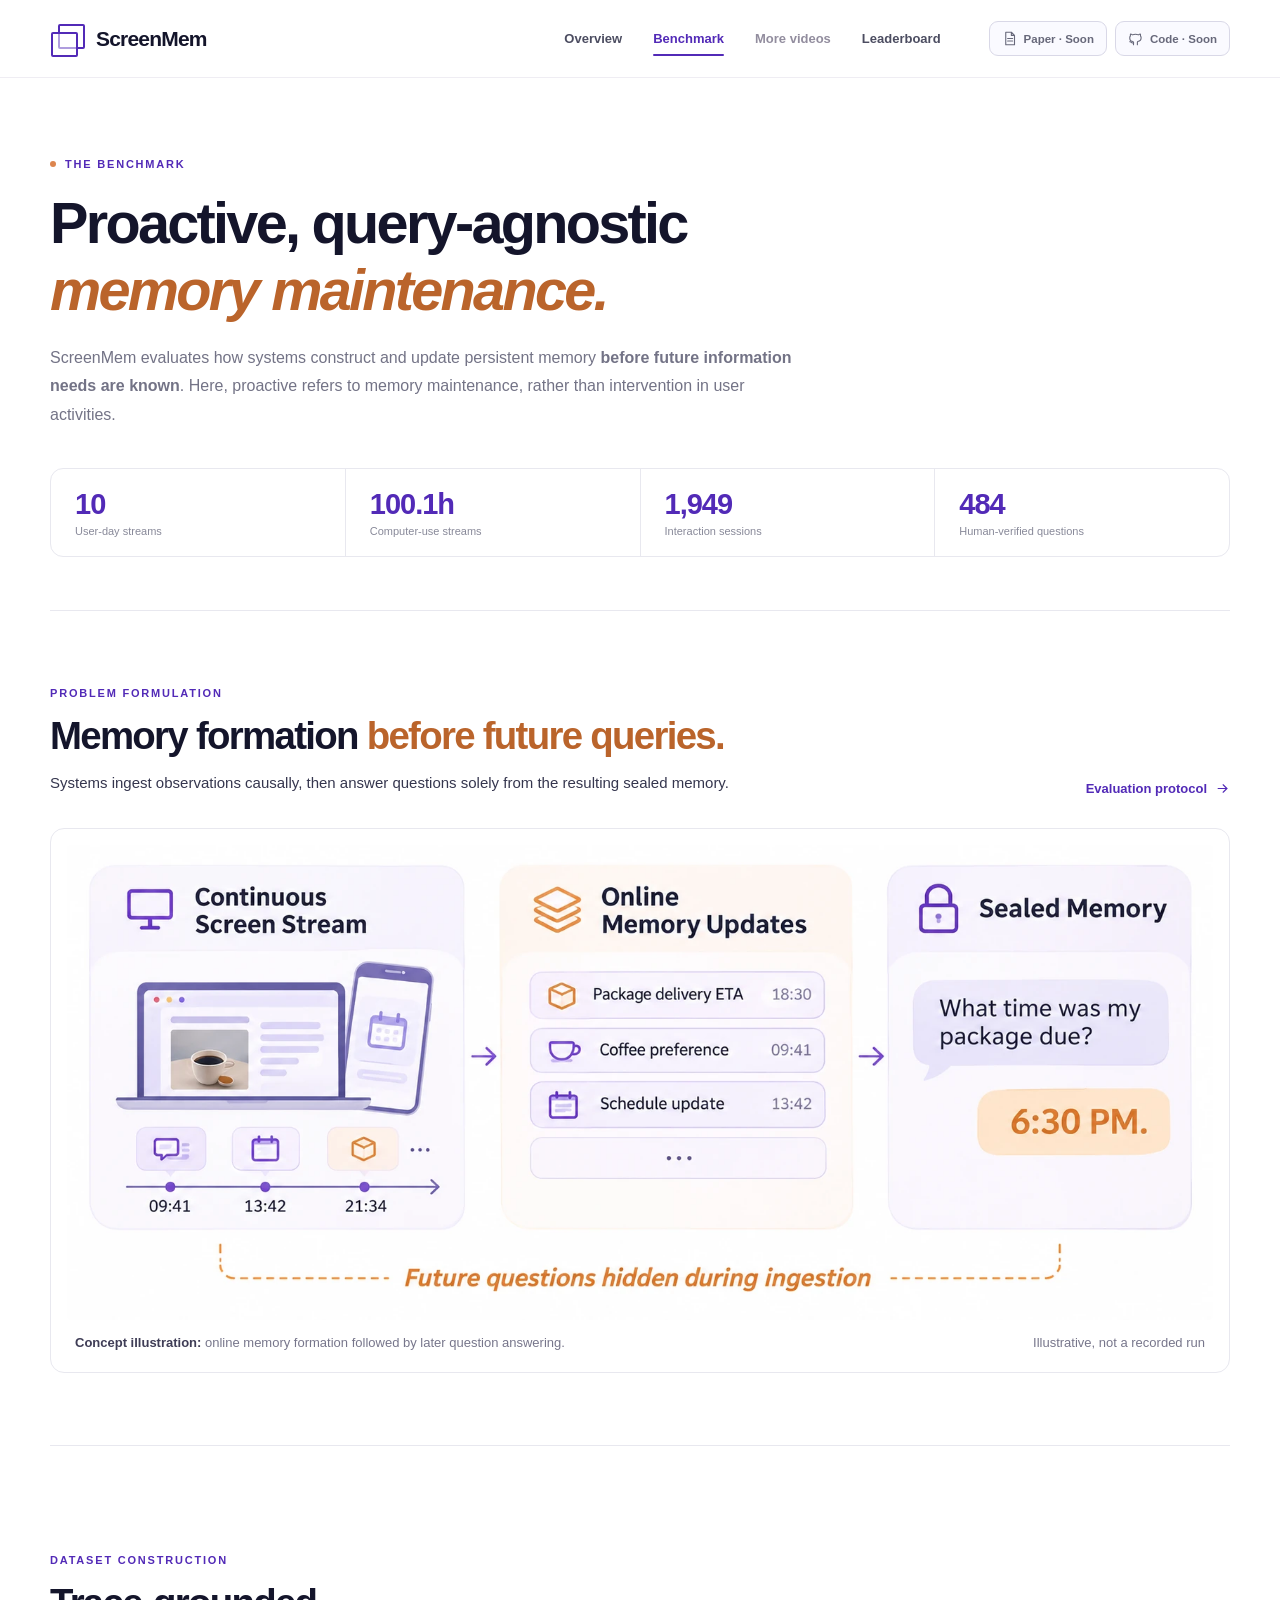
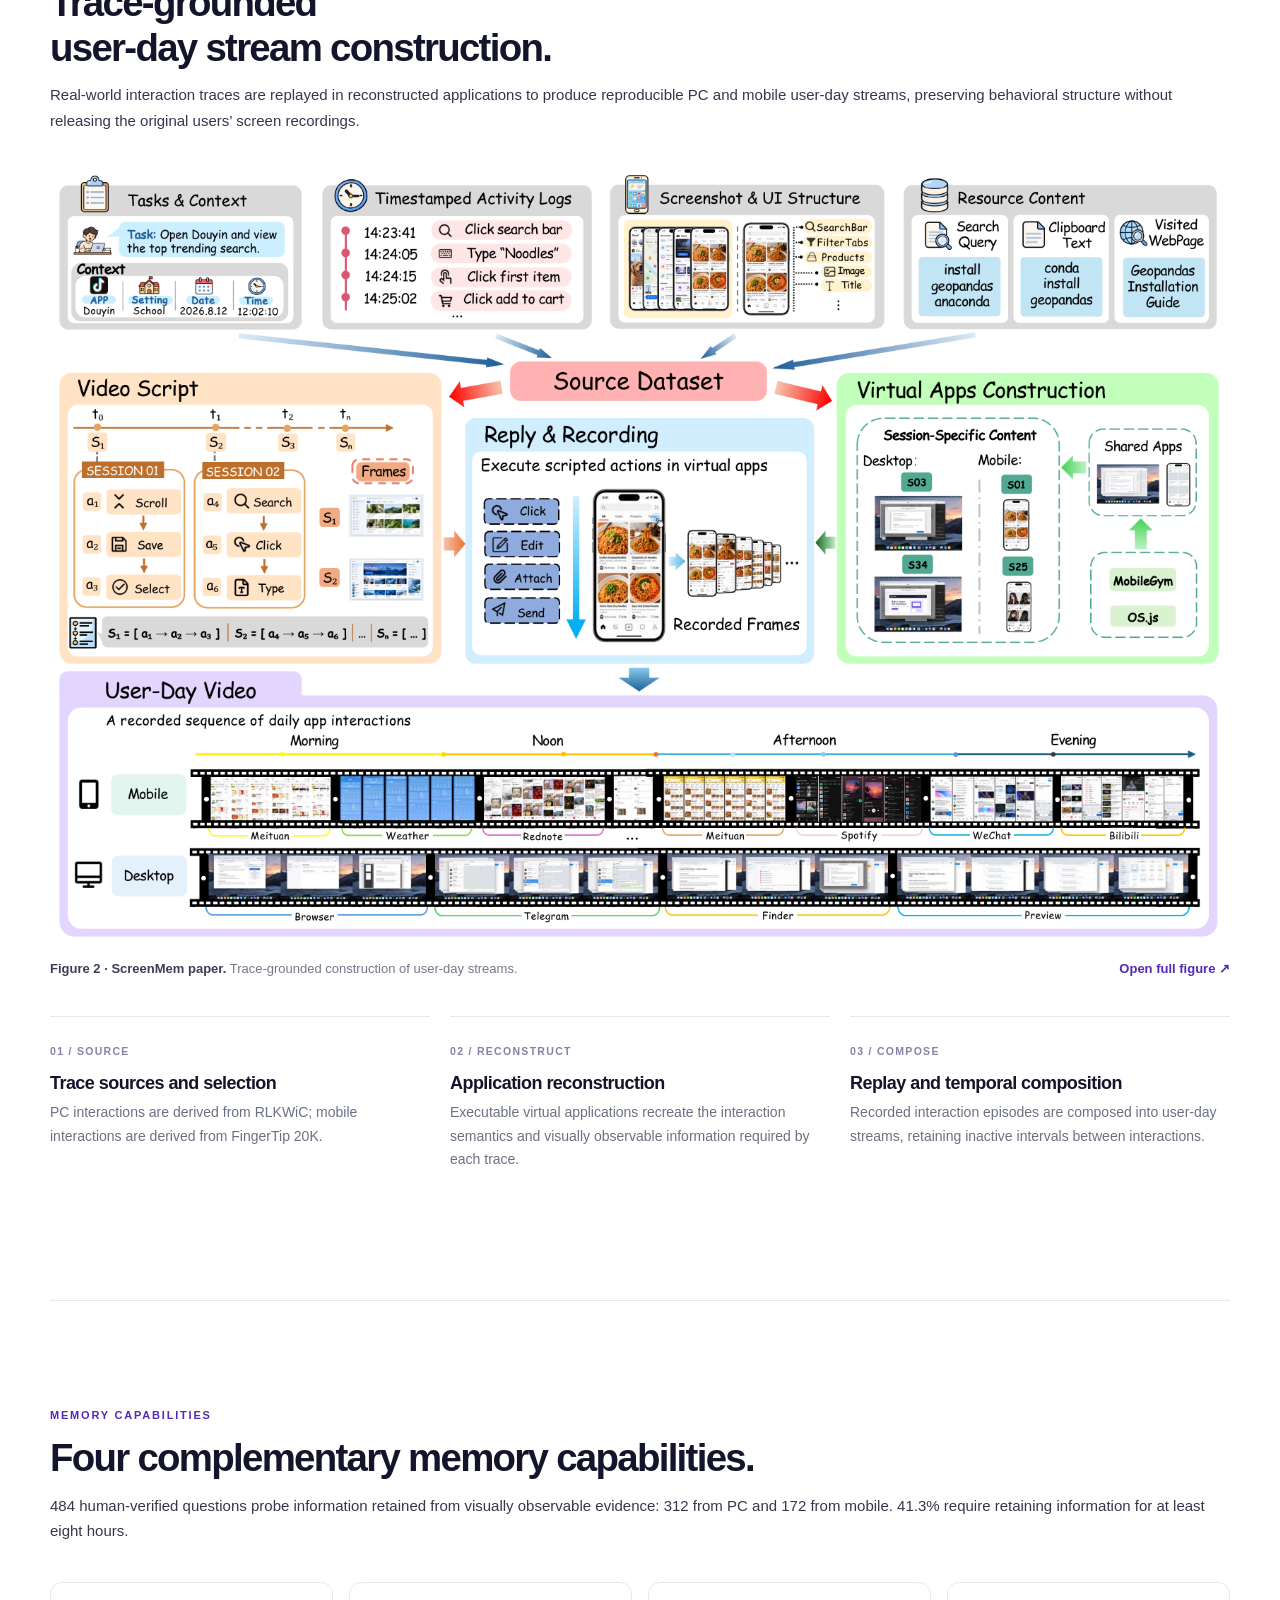
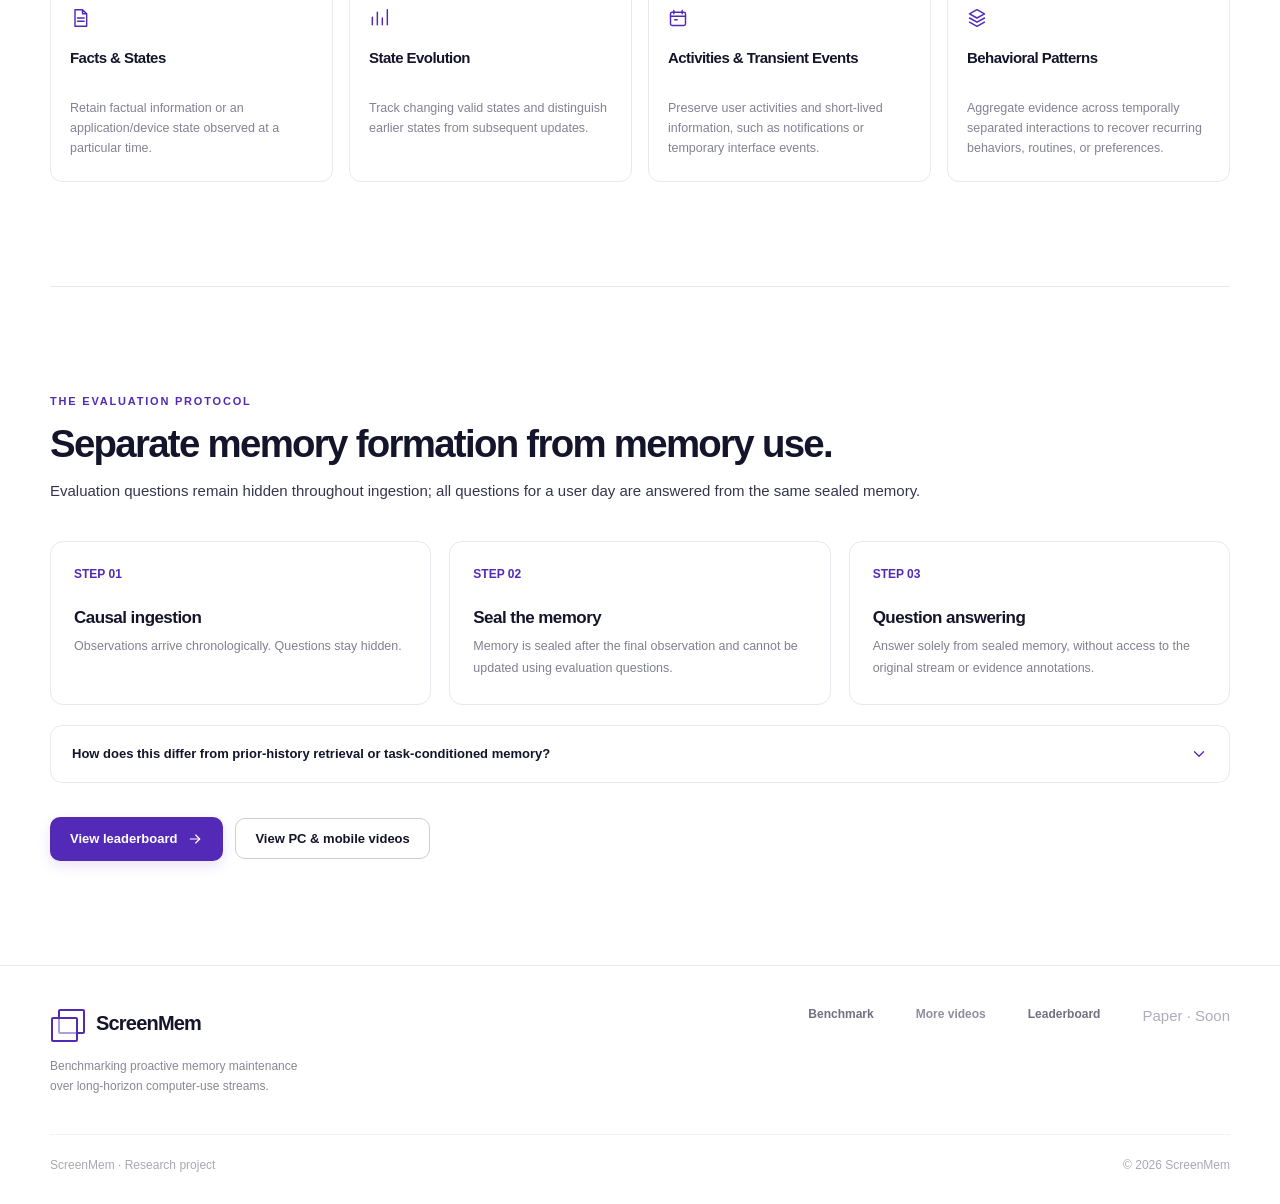
==== commit c0d6d7ab: "Display complete high-resolution Benchmark figures" ====
--- a/benchmark.html
+++ b/benchmark.html
@@ -1,5 +1,5 @@
 <!doctype html>
-<html lang="en"><head><meta charset="utf-8"><meta name="viewport" content="width=device-width,initial-scale=1"><meta name="theme-color" content="#ffffff"><meta name="description" content="Explore how ScreenMem builds trace-grounded PC and mobile user-day streams and evaluates query-agnostic persistent memory."><title>Benchmark — ScreenMem</title><link rel="icon" href="assets/favicon.svg" type="image/svg+xml"><link rel="stylesheet" href="styles.css?v=overview-1"><script src="media-config.js?v=overview-1" defer></script><script src="script.js?v=overview-1" defer></script></head>
+<html lang="en"><head><meta charset="utf-8"><meta name="viewport" content="width=device-width,initial-scale=1"><meta name="theme-color" content="#ffffff"><meta name="description" content="Explore how ScreenMem builds trace-grounded PC and mobile user-day streams and evaluates query-agnostic persistent memory."><title>Benchmark — ScreenMem</title><link rel="icon" href="assets/favicon.svg" type="image/svg+xml"><link rel="stylesheet" href="styles.css?v=benchmark-figures-2"><script src="media-config.js?v=overview-1" defer></script><script src="script.js?v=overview-1" defer></script></head>
 <body data-page="benchmark"><div id="site-header"></div><main>
 <section class="wrapper page-hero" aria-labelledby="benchmark-heading"><span class="eyebrow"><span class="dot"></span> THE BENCHMARK</span><h1 id="benchmark-heading">Proactive, query-agnostic<br><em>memory maintenance.</em></h1><p>ScreenMem evaluates how systems construct and update persistent memory <strong>before future information needs are known</strong>. Here, proactive refers to memory maintenance, rather than intervention in user activities.</p>
 <div class="page-stat-strip" aria-label="Dataset overview"><div class="page-stat"><b>10</b><small>User-day streams</small></div><div class="page-stat"><b>100.1h</b><small>Computer-use streams</small></div><div class="page-stat"><b>1,949</b><small>Interaction sessions</small></div><div class="page-stat"><b>484</b><small>Human-verified questions</small></div></div></section>
@@ -7,7 +7,7 @@
 <figure class="figure-frame" style="margin:0"><img src="assets/memory-concept.webp" alt="Conceptual illustration of continuous screen streams feeding online memory updates, followed by sealed-memory question answering" loading="eager"><figcaption><span><strong>Concept illustration:</strong> online memory formation followed by later question answering.</span><span>Illustrative, not a recorded run</span></figcaption></figure>
 </section>
 <section class="wrapper section section-rule" aria-labelledby="construction-heading" id="construction"><div class="section-row"><div class="section-head"><span class="eyebrow">DATASET CONSTRUCTION</span><h2 id="construction-heading">Trace-grounded<br>user-day stream construction.</h2><p>Real-world interaction traces are replayed in reconstructed applications to produce reproducible PC and mobile user-day streams, preserving behavioral structure without releasing the original users’ screen recordings.</p></div></div>
-<figure class="figure-frame" style="margin:0"><img src="assets/paper-trace-construction.webp" alt="Figure 2 from the ScreenMem manuscript, showing trace sources, executable virtual-app replay, and PC and mobile user-day video composition" loading="lazy"><figcaption><span><strong>Figure 2 · ScreenMem paper.</strong> Trace-grounded construction of user-day streams.</span><a target="_blank" rel="noopener" href="assets/paper-trace-construction.webp">Open full figure ↗</a></figcaption></figure>
+<figure class="figure-frame paper-figure" style="margin:0"><img src="assets/paper-trace-construction.webp?v=2" width="3340" height="2210" decoding="async" alt="Figure 2 from the ScreenMem manuscript, showing trace sources, executable virtual-app replay, and PC and mobile user-day video composition" loading="lazy"><figcaption><span><strong>Figure 2 · ScreenMem paper.</strong> Trace-grounded construction of user-day streams.</span><a target="_blank" rel="noopener" href="assets/paper-trace-construction.webp?v=2">Open full figure ↗</a></figcaption></figure>
 <div class="three-col construction-steps"><div class="panel panel-pad"><span class="soft-label">01 / SOURCE</span><h3 style="margin:14px 0 7px">Trace sources and selection</h3><p style="font-size:12.5px;margin:0;color:var(--muted)">PC interactions are derived from RLKWiC; mobile interactions are derived from FingerTip 20K.</p></div><div class="panel panel-pad"><span class="soft-label">02 / RECONSTRUCT</span><h3 style="margin:14px 0 7px">Application reconstruction</h3><p style="font-size:12.5px;margin:0;color:var(--muted)">Executable virtual applications recreate the interaction semantics and visually observable information required by each trace.</p></div><div class="panel panel-pad"><span class="soft-label">03 / COMPOSE</span><h3 style="margin:14px 0 7px">Replay and temporal composition</h3><p style="font-size:12.5px;margin:0;color:var(--muted)">Recorded interaction episodes are composed into user-day streams, retaining inactive intervals between interactions.</p></div></div>
 </section>
 <section class="wrapper section section-rule" id="capabilities" aria-labelledby="capabilities-heading"><div class="section-head"><span class="eyebrow">MEMORY CAPABILITIES</span><h2 id="capabilities-heading">Four complementary memory capabilities.</h2><p>484 human-verified questions probe information retained from visually observable evidence: 312 from PC and 172 from mobile. 41.3% require retaining information for at least eight hours.</p></div>
@@ -20,7 +20,7 @@
 </section>
 <section class="wrapper section section-rule" id="protocol" aria-labelledby="protocol-heading"><div class="section-head"><span class="eyebrow">THE EVALUATION PROTOCOL</span><h2 id="protocol-heading">Separate memory formation from memory use.</h2><p>Evaluation questions remain hidden throughout ingestion; all questions for a user day are answered from the same sealed memory.</p></div>
 <div class="protocol-row"><article class="protocol-step"><div class="no">STEP 01</div><h3>Causal ingestion</h3><p>Observations arrive chronologically. Questions stay hidden.</p></article><article class="protocol-step"><div class="no">STEP 02</div><h3>Seal the memory</h3><p>Memory is sealed after the final observation and cannot be updated using evaluation questions.</p></article><article class="protocol-step"><div class="no">STEP 03</div><h3>Question answering</h3><p>Answer solely from sealed memory, without access to the original stream or evidence annotations.</p></article></div>
-<details class="research-detail"><summary>How does this differ from prior-history retrieval or task-conditioned memory?<span data-icon="chevron-down"></span></summary><div class="detail-body"><p>Prior-history retrieval selects from an available history after a request is known; task-conditioned memory supports an explicit task. ScreenMem evaluates query-agnostic memory maintenance: deciding what to preserve during causal ingestion before future information needs are known.</p><figure class="figure-frame" style="margin:20px 0 0"><img src="assets/paper-memory-formulations.webp" alt="Figure 1 from the manuscript comparing prior-history retrieval, task-conditioned memory, and query-agnostic computer-use memory" loading="lazy"><figcaption><span><strong>Figure 1 · ScreenMem paper.</strong> Comparison of memory formulations.</span><a href="assets/paper-memory-formulations.webp" target="_blank" rel="noopener">Open full figure ↗</a></figcaption></figure></div></details>
+<details class="research-detail"><summary>How does this differ from prior-history retrieval or task-conditioned memory?<span data-icon="chevron-down"></span></summary><div class="detail-body"><p>Prior-history retrieval selects from an available history after a request is known; task-conditioned memory supports an explicit task. ScreenMem evaluates query-agnostic memory maintenance: deciding what to preserve during causal ingestion before future information needs are known.</p><figure class="figure-frame paper-figure" style="margin:20px 0 0"><img src="assets/paper-memory-formulations.webp?v=2" width="3310" height="2125" decoding="async" alt="Figure 1 from the manuscript comparing prior-history retrieval, task-conditioned memory, and query-agnostic computer-use memory" loading="lazy"><figcaption><span><strong>Figure 1 · ScreenMem paper.</strong> Comparison of memory formulations.</span><a href="assets/paper-memory-formulations.webp?v=2" target="_blank" rel="noopener">Open full figure ↗</a></figcaption></figure></div></details>
 <div style="display:flex;gap:12px;align-items:center;flex-wrap:wrap;margin-top:34px"><a class="btn btn-primary" href="leaderboard.html">View leaderboard <span data-icon="arrow-right"></span></a><a class="btn btn-outline" href="index.html#videos">View PC &amp; mobile videos</a></div>
 </section>
 </main><div id="site-footer"></div></body></html>
--- a/styles.css
+++ b/styles.css
@@ -63,7 +63,7 @@
 }
 
 
-/* Examples: two uninterrupted media surfaces and one construction film. */
+/* Screen recordings and the interactive construction walkthrough. */
 .examples-intro{padding:82px 0 56px;display:flex;align-items:flex-end;justify-content:space-between;gap:36px}
 .examples-intro .eyebrow{font-size:11px;margin-bottom:25px;letter-spacing:2px}
 .examples-intro h2{font-size:clamp(32px,3.4vw,46px);letter-spacing:-1.8px;line-height:1.12;margin:0 0 24px}
@@ -73,34 +73,191 @@
 .media-download[aria-disabled="true"]{color:#8b8795;border-color:#dedbe3;cursor:default}
 .media-download:focus-visible{outline:2px solid var(--purple);outline-offset:6px}
 .media-download[href]:hover{color:var(--purple-dark);border-color:var(--purple)}
-.examples-platforms{--media-height:clamp(350px,38vw,470px);display:grid;grid-template-columns:minmax(0,1fr) minmax(0,300px);gap:32px;padding-bottom:85px}
+.examples-platforms{
+ --media-height:470px;
+ --pc-width:calc(var(--media-height) * 16 / 10);
+ --mobile-width:calc(var(--media-height) * 9 / 20);
+ display:grid;
+ grid-template-columns:minmax(0,var(--pc-width)) var(--mobile-width);
+ justify-content:center;
+ gap:32px;
+ padding-bottom:85px;
+}
 .platform-example{margin:0;min-width:0}
 .platform-example figcaption{margin:0 0 19px}
 .platform-example figcaption h3{font-size:24px;font-weight:650;letter-spacing:-.5px;margin:0}
-.media-stage{width:100%;position:relative;overflow:hidden;isolation:isolate;background:#f3f1f6;border:1px solid #e9e5ed;border-radius:12px}
+.media-stage{width:100%;position:relative;overflow:hidden;isolation:isolate;background:#fafafa;border-radius:12px}
 .media-pc,.media-mobile{height:var(--media-height)}
-.media-mobile{background:#f7f3ef;border-color:#ece5df}
 .media-pending{position:absolute;inset:0;display:flex;flex-direction:column;justify-content:center;align-items:center;text-align:center;padding:32px;max-width:100%;color:#938c9d}
 .media-pending[hidden]{display:none}
 .media-symbol{display:flex;margin-bottom:25px;color:#a99cbd}
 .media-symbol svg{width:44px;height:44px;stroke-width:1.2}
-.media-mobile .media-symbol{color:#bba38d}
 .media-pending :is(h3,h4){font-size:21px;font-weight:600;letter-spacing:-.4px;color:#6e667b;margin:0 0 12px;line-height:1.25}
 .media-pending p{max-width:340px;font-size:15px;color:#736b7f;line-height:1.65;margin:0}
 .media-format{font-size:13px;line-height:1.5;color:#81778f;margin-top:24px}
 .media-mobile .media-pending{padding:26px}
 .media-mobile .media-pending :is(h3,h4){max-width:200px}
-.example-media{display:block;position:absolute;inset:0;width:100%;height:100%;object-fit:contain;opacity:0;background:#15131a}
+.example-media{display:block;position:absolute;inset:0;width:100%;height:100%;object-fit:cover;opacity:0}
 .media-stage.has-media .example-media{opacity:1}
-.construction-section{padding:66px 0 96px;border-top:1px solid var(--line)}
-.construction-intro{display:flex;align-items:flex-end;justify-content:space-between;gap:40px;margin-bottom:34px}
+.construction-section{padding:66px 0 76px;border-top:1px solid var(--line)}
+.construction-intro{display:flex;align-items:flex-end;justify-content:space-between;gap:40px;margin-bottom:26px}
 .construction-intro h2{font-size:clamp(30px,3vw,40px);margin:0;font-weight:700;letter-spacing:-1.5px}
 .construction-intro p{max-width:370px;font-size:15px;line-height:1.65;color:var(--muted);margin:0}
-.media-construction{aspect-ratio:16/8;background:#f5f4f6;border-color:#e7e4ea}
-.media-construction .media-pending p{max-width:470px}
-.construction-sequence{display:flex;align-items:center;gap:25px;margin-bottom:27px;color:#aaa1b7}
-.construction-sequence svg{height:34px;width:34px;stroke-width:1.2}
-.construction-sequence>span:nth-child(even) svg{height:19px;width:19px;color:#c7c0d0}
+.construction-panels{
+ display:grid;
+ padding:clamp(16px,3vw,36px);
+ border-radius:12px;
+ background:#fafafa;
+}
+.construction-panel{grid-area:1/1;display:flex;flex-direction:column;min-width:0}
+.construction-panel[hidden]{display:flex;visibility:hidden}
+.construction-panel h3{margin:0 0 8px;font-size:clamp(28px,3.4vw,38px);line-height:1.18}
+.construction-panel>p{margin:0 0 18px;color:var(--muted);font-size:clamp(15px,1.6vw,17px);line-height:1.5}
+.construction-panel>.construction-grid,.construction-panel>.construction-card{flex:1}
+#construction-traces,#construction-replay{text-align:center}
+#construction-replay ol>li{justify-content:center}
+.construction-grid{display:grid;grid-template-columns:minmax(0,1fr) minmax(0,1.2fr);gap:14px;min-width:0}
+.construction-device-grid{grid-template-columns:minmax(0,1.65fr) minmax(0,1fr)}
+.construction-replay-grid{grid-template-columns:minmax(0,2.4fr) minmax(0,1fr)}
+.construction-card{display:flex;flex-direction:column;min-width:0;margin:0;padding:clamp(12px,2vw,24px);border-radius:12px;background:white}
+.construction-card h4{font-size:clamp(17px,1.85vw,22px);margin:0 0 14px}
+.construction-list{display:grid;flex:1;grid-auto-rows:minmax(44px,1fr);gap:8px;list-style:none;padding:0;margin:0}
+.construction-list>li,.construction-sources>div{
+ display:flex;
+ align-items:center;
+ gap:10px;
+ padding:10px 12px;
+ background:#f6f6f8;
+ border-radius:8px;
+ font-size:clamp(15px,1.6vw,17px);
+ line-height:1.3;
+}
+.construction-list>.is-active{background:#eee8f8;color:var(--purple-dark)}
+.construction-sources>div{
+ display:grid;
+ grid-template-columns:repeat(2,minmax(0,1fr));
+ justify-items:center;
+}
+.construction-sources dt{font-weight:650}
+.construction-sources dd{
+ margin:0;
+ padding:6px clamp(6px,1.1vw,12px);
+ background:#fbeadd;
+ color:#834627;
+ border-radius:999px;
+ font-size:clamp(14px,1.6vw,19px);
+ font-weight:700;
+ text-align:center;
+}
+.construction-time,.construction-strip figcaption,.construction-time-axis{font-variant-numeric:tabular-nums}
+.construction-trace-actions>li{
+ display:grid;
+ grid-template-columns:auto minmax(0,1fr);
+ text-align:left;
+}
+.construction-time{
+ padding:5px 8px;
+ border-radius:6px;
+ background:#ede6f7;
+ color:var(--purple-dark);
+ font-size:13px;
+ font-weight:650;
+}
+.construction-trace-actions>.is-active .construction-time{background:#dfd3f1}
+.construction-device figcaption{display:grid;align-content:start;gap:4px;font-size:clamp(16px,1.75vw,20px);margin-bottom:12px}
+.construction-device figcaption span{color:var(--muted);font-size:clamp(13px,1.4vw,15px)}
+.construction-device .construction-platform{
+ justify-self:start;
+ max-width:100%;
+ color:#834627;
+ font-weight:650;
+ text-align:left;
+ overflow-wrap:anywhere;
+}
+.construction-platform::before{
+ content:"";
+ display:inline-block;
+ width:1em;
+ height:1em;
+ margin-inline-end:7px;
+ vertical-align:-.12em;
+ border-radius:50%;
+ background:radial-gradient(circle,#bd744a 30%,#fbeadd 33%);
+}
+.construction-device-media{display:flex;align-items:center;justify-content:center;height:clamp(148px,33vw,300px);margin-block:auto;overflow:hidden}
+.construction-replay-grid .construction-device-media{height:clamp(134px,25vw,260px)}
+.construction-device-media img,.construction-device-media video{
+ display:block;
+ min-width:0;
+ width:auto;
+ height:auto;
+ max-width:100%;
+ max-height:100%;
+ border-radius:8px;
+}
+.construction-strip{display:grid;flex:1;align-items:center;grid-template-columns:repeat(3,minmax(0,1fr));gap:12px;text-align:center}
+.construction-strip figure{margin:0;min-width:0}
+.construction-strip img{
+ display:block;
+ width:auto;
+ height:clamp(124px,25vw,240px);
+ max-width:100%;
+ object-fit:contain;
+ border-radius:8px;
+ margin:0 auto 6px;
+}
+.construction-strip figcaption,.construction-time-axis{font-size:13px;color:var(--muted)}
+.construction-time-axis{margin-top:12px}
+.construction-time-axis>div:last-child{display:flex;justify-content:space-between;margin-top:6px}
+.construction-track{position:relative;height:6px;border-radius:20px;background:#e2dfe8}
+.construction-progress{
+ position:absolute;
+ inset:0;
+ border-radius:inherit;
+ background:var(--purple);
+ transform:scaleX(var(--progress,0));
+ transform-origin:left;
+}
+.construction-track span{
+ position:absolute;
+ inset-inline-start:var(--offset);
+ top:50%;
+ transform:translate(-50%,-50%);
+ width:10px;
+ height:10px;
+ border-radius:50%;
+ background:#c88e66;
+}
+.construction-controls{display:flex;align-items:stretch;gap:10px;margin-top:14px}
+.construction-controls[hidden]{display:none}
+.construction-chapters{
+ display:grid;
+ grid-template-columns:repeat(4,minmax(0,1fr));
+ flex:1;
+ min-width:0;
+ gap:10px;
+}
+.construction-chapters button,.construction-toggle{
+ min-height:48px;
+ padding:10px 12px;
+ border:0;
+ border-radius:8px;
+ background:#f7f3fc;
+ color:var(--purple-dark);
+ font:inherit;
+ font-size:clamp(14px,1.4vw,16px);
+ font-weight:650;
+ line-height:1.35;
+ cursor:pointer;
+}
+.construction-chapters button:hover,.construction-toggle:hover{background:#eee8f8}
+.construction-chapters button[aria-current="step"]{background:var(--purple-dark);color:#fff}
+.construction-toggle{flex:0 0 76px;inline-size:76px;align-self:start;background:transparent}
+.construction-chapters button:focus-visible,.construction-toggle:focus-visible{outline:2px solid var(--purple-dark);outline-offset:3px}
+@media(max-width:680px){
+ .construction-replay-grid{grid-template-columns:minmax(0,1fr)}
+ .construction-replay-grid>.construction-card .construction-list{grid-template-columns:repeat(3,minmax(0,1fr))}
+}
 
 /* Use normal prose and open columns for supporting research content. */
 .construction-steps{margin-top:34px}
@@ -110,21 +267,34 @@
 .lb-context p,.note-panel p{font-size:14px;line-height:1.7;color:var(--muted)}
 .chart-panel .chart-sub{font-size:13px;color:var(--muted);line-height:1.7}
 .figure-frame figcaption{font-size:13px}
+.figure-frame.paper-figure{border:0;padding:0;border-radius:0;background:transparent}
+.paper-figure img{display:block;width:100%;height:auto;border-radius:0}
+.paper-figure figcaption{padding-inline:0}
 .footer-bottom{font-size:12px}
+@media(max-width:1100px){
+ .examples-platforms{--media-height:350px;gap:24px}
+}
 @media(max-width:1000px){
  .examples-intro{display:block;padding-top:64px}
  .media-download{margin:24px 0 0}
- .examples-platforms{grid-template-columns:minmax(0,1fr) minmax(0,240px);gap:24px}
  .media-mobile .media-pending{padding:20px}
  .construction-intro{display:block}
  .construction-intro p{max-width:none;margin-top:16px}
+}
+@media(max-width:800px){
+ .examples-platforms{
+  --media-height:320px;
+  grid-template-columns:minmax(0,var(--pc-width));
+  gap:28px;
+  padding-bottom:48px;
+ }
+ .platform-mobile{width:var(--mobile-width);justify-self:center}
 }
 @media(max-width:590px){
  .examples-intro{padding:48px 0 40px}
  .examples-intro h2{font-size:32px;letter-spacing:-1.5px}
  .examples-intro p{font-size:15px}
  .media-download{font-size:13px}
- .examples-platforms{--media-height:320px;grid-template-columns:minmax(0,1fr) minmax(0,1fr);gap:14px;padding-bottom:48px}
  .platform-example figcaption h3{font-size:19px}
  .platform-example figcaption{margin-bottom:13px}
  .media-pending,.media-mobile .media-pending{padding:14px}
@@ -137,12 +307,13 @@
  .construction-intro{margin-bottom:25px}
  .construction-intro h2{font-size:29px}
  .construction-intro p{font-size:14px}
- .media-construction{aspect-ratio:4/3;min-height:250px}
- .media-construction .media-pending{padding:25px}
- .media-construction .media-pending :is(h3,h4){font-size:19px}
- .media-construction .media-pending p{font-size:13px}
- .construction-sequence{gap:17px;margin-bottom:23px}
- .construction-sequence svg{width:27px;height:27px}
+ .media-pc .example-media{object-fit:contain}
+ .construction-panel>.construction-grid:not(.construction-device-grid){grid-template-columns:minmax(0,1fr)}
+ .construction-replay-grid>.construction-card .construction-list>li{padding:8px;font-size:12px}
+ .construction-panel h3{font-size:25px;overflow-wrap:anywhere}
+ .construction-strip img{height:clamp(124px,42vw,188px)}
+ .construction-chapters{grid-template-columns:repeat(2,minmax(0,1fr));flex-basis:100%}
+ .construction-controls{flex-wrap:wrap;justify-content:flex-end}
 }
 
 /* More videos is an external collection shared by the navigation and overview. */
